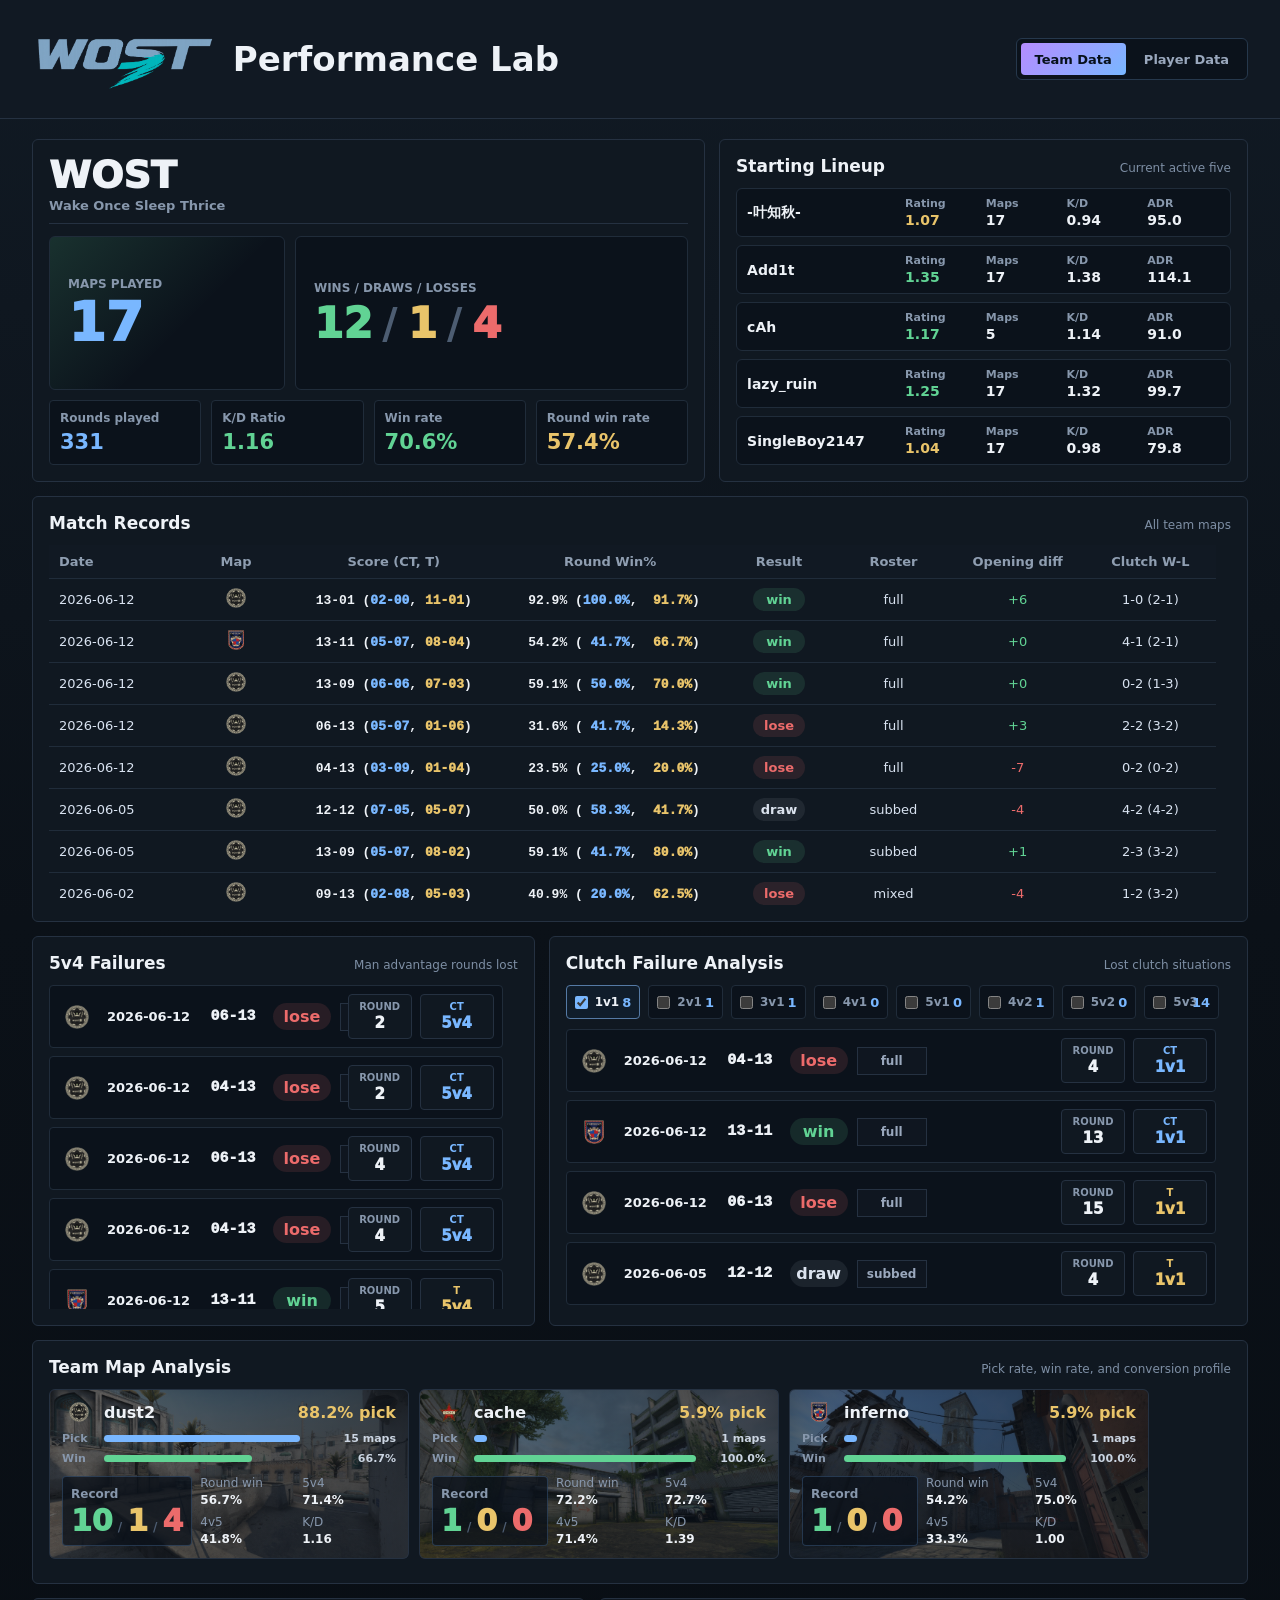
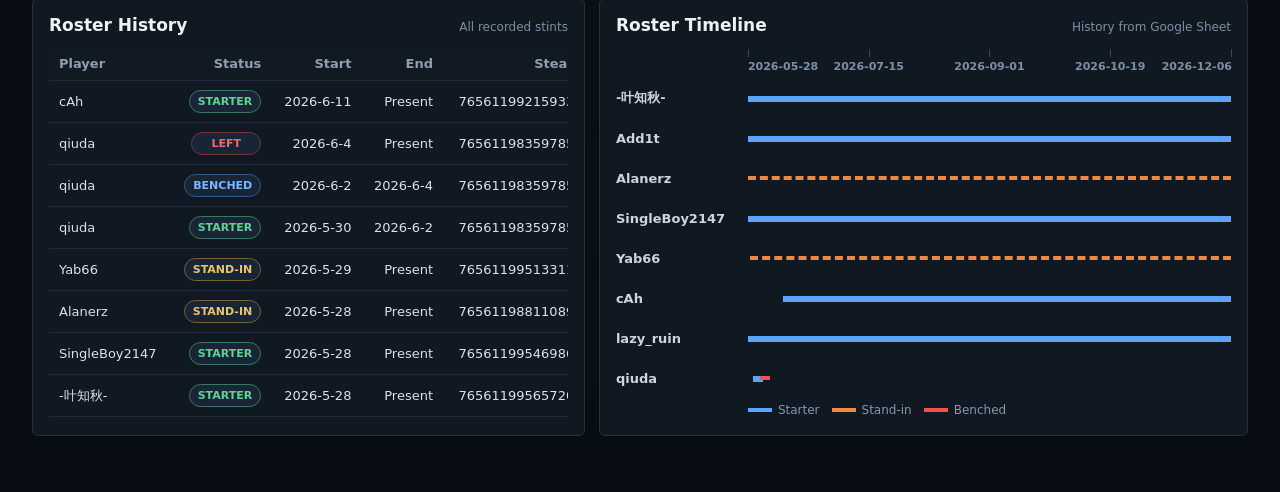
==== web/index.html @ 5ffd9028 "Update CS2 demo data" ====
<!doctype html>
<html lang="en">
  <head>
    <meta charset="utf-8">
    <meta name="viewport" content="width=device-width, initial-scale=1">
    <title>CS2 Player Analytics</title>
    <link rel="stylesheet" href="./styles.css">
  </head>
  <body>
    <header class="topbar">
      <div class="brand-lockup">
        <img src="./assets/teamlogo/WOST.png" alt="WOST">
        <h1>Performance Lab</h1>
      </div>
      <section class="view-tabs">
        <button class="view-tab active" data-view="teamView">Team Data</button>
        <button class="view-tab" data-view="playersView">Player Data</button>
      </section>
    </header>

    <main>
      <div id="playersView" hidden>
      <section class="filters">
        <label>Player <select id="playerFilter"></select></label>
        <label>Quarter <select id="quarterFilter"></select></label>
        <label>Map <select id="mapFilter"></select></label>
        <label>Roster <select id="rosterFilter"></select></label>
        <label>Result <select id="resultFilter"></select></label>
        <label>Start <input id="startDate" type="date"></label>
        <label>End <input id="endDate" type="date"></label>
      </section>

      <section class="hero-grid">
        <div class="player-card" id="playerCard"></div>
        <div class="panel primary-panel">
          <div class="panel-title">
            <h2>Primary Metrics</h2>
            <span>Core player efficiency profile</span>
          </div>
          <div id="sideTabs" class="side-tabs"></div>
          <div id="primaryMetrics" class="primary-metrics"></div>
        </div>
      </section>

      <section class="panel">
        <div class="panel-title">
          <h2>Analysis</h2>
          <span>Role impact by side</span>
        </div>
        <div class="analysis-layout">
          <div id="analysisGroups" class="analysis-groups"></div>
          <div id="analysisRadar" class="analysis-radar"></div>
        </div>
      </section>

      <section class="panel">
        <div class="panel-title">
          <h2>Statistics</h2>
          <span>Career totals and rates</span>
        </div>
        <div id="statisticsGrid" class="statistics-grid"></div>
      </section>

      <section class="panel">
        <div class="panel-title">
          <h2>Roster Overview</h2>
          <span>Team member comparison</span>
        </div>
        <div class="table-wrap">
          <table id="playersTable"></table>
        </div>
      </section>

      <section class="panel">
        <div class="panel-title">
          <h2>Rating Trend</h2>
          <span>Rating movement over time</span>
        </div>
        <canvas id="trendCanvas" width="1200" height="320"></canvas>
      </section>

      <section class="split">
        <div class="panel">
          <div class="panel-title">
            <h2>Map Split</h2>
            <span>Performance by map</span>
          </div>
          <div id="mapsGrid" class="maps-grid"></div>
        </div>

        <div class="panel">
          <div class="panel-title">
            <h2>Related Matches</h2>
            <span>Filtered match log</span>
          </div>
          <div class="table-wrap">
            <table id="matchesTable"></table>
          </div>
        </div>
      </section>
      </div>

      <div id="teamView">
        <section class="team-hero">
          <div class="team-card" id="teamOverview"></div>
          <div class="panel">
            <div class="panel-title">
              <h2>Starting Lineup</h2>
              <span>Current active five</span>
            </div>
            <div id="teamStarters" class="starter-list"></div>
          </div>
        </section>

        <section class="panel">
          <div class="panel-title">
            <h2>Match Records</h2>
            <span>All team maps</span>
          </div>
          <div class="table-wrap team-match-scroll">
            <table id="teamMatchesTable"></table>
          </div>
        </section>

        <section class="failure-grid">
          <div class="panel">
            <div class="panel-title">
              <h2>5v4 Failures</h2>
              <span>Man advantage rounds lost</span>
            </div>
            <div id="fiveVFourFailures" class="failure-list compact"></div>
          </div>

          <div class="panel">
            <div class="panel-title">
              <h2>Clutch Failure Analysis</h2>
              <span>Lost clutch situations</span>
            </div>
            <div id="clutchFailureFilters" class="failure-filters"></div>
            <div id="clutchFailureList" class="failure-list"></div>
          </div>
        </section>

        <section class="panel">
          <div class="panel-title">
            <h2>Team Map Analysis</h2>
            <span>Pick rate, win rate, and conversion profile</span>
          </div>
          <div id="teamMaps" class="team-maps"></div>
        </section>

        <section class="roster-bottom-grid">
          <div class="panel">
            <div class="panel-title">
              <h2>Roster History</h2>
              <span>All recorded stints</span>
            </div>
            <div class="table-wrap roster-history-scroll">
              <table id="rosterHistoryTable"></table>
            </div>
          </div>

          <div class="panel">
            <div class="panel-title">
              <h2>Roster Timeline</h2>
              <span>History from Google Sheet</span>
            </div>
            <div id="rosterTimeline" class="roster-timeline"></div>
          </div>
        </section>
      </div>
    </main>

    <script src="./app.js"></script>
  </body>
</html>
---- web/styles.css ----
:root {
  color-scheme: dark;
  font-family: Inter, ui-sans-serif, system-ui, -apple-system, BlinkMacSystemFont, "Segoe UI", sans-serif;
  background: #0b1118;
  color: #eef2f7;
}

* {
  box-sizing: border-box;
}

body {
  margin: 0;
  min-height: 100vh;
  background: linear-gradient(180deg, #111a24 0%, #0b1118 44%, #080d13 100%);
}

.topbar {
  display: flex;
  align-items: center;
  justify-content: space-between;
  gap: 24px;
  padding: 22px 32px;
  border-bottom: 1px solid #253141;
  background: #111923;
}

h1, h2 {
  margin: 0;
  letter-spacing: 0;
}

h1 {
  font-size: 34px;
  font-weight: 900;
}

.brand-lockup {
  display: flex;
  align-items: center;
  gap: 16px;
}

.brand-lockup img {
  width: auto;
  height: 74px;
  object-fit: contain;
}

button, input, select {
  height: 34px;
  border: 1px solid #344356;
  border-radius: 4px;
  background: #0b121b;
  color: #eef2f7;
  padding: 0 10px;
  font: inherit;
}

button {
  background: #d7e3f4;
  color: #08111b;
  font-weight: 800;
  cursor: pointer;
}

.back-link,
.demo-link {
  display: inline-flex;
  align-items: center;
  min-height: 34px;
  padding: 0 12px;
  color: #07111c;
  background: #d7e3f4;
  border-radius: 4px;
  font-size: 13px;
  font-weight: 850;
  text-decoration: none;
}

main {
  padding: 20px 32px 42px;
}

.view-tabs {
  display: grid;
  grid-template-columns: repeat(2, max-content);
  gap: 4px;
  width: fit-content;
  padding: 4px;
  background: #0b121b;
  border: 1px solid #26384c;
  border-radius: 6px;
}

.view-tab {
  min-width: 86px;
  height: 32px;
  padding: 0 14px;
  border: 0;
  border-radius: 4px;
  background: transparent;
  color: #9aa8bd;
  font-size: 13px;
  font-weight: 850;
  cursor: pointer;
}

.view-tab.active[data-view="playersView"] {
  background: linear-gradient(135deg, #79b7ff, #61d394);
  color: #07111c;
}

.view-tab.active[data-view="teamView"] {
  background: linear-gradient(135deg, #b58cff, #79b7ff);
  color: #07111c;
}

.filters {
  display: flex;
  flex-wrap: wrap;
  gap: 10px;
  align-items: center;
  margin-bottom: 16px;
  padding: 12px;
  background: #101821;
  border: 1px solid #253141;
  border-radius: 6px;
}

label {
  display: inline-flex;
  align-items: center;
  gap: 6px;
  color: #9aa8bd;
  font-size: 13px;
}

.hero-grid {
  display: grid;
  grid-template-columns: minmax(340px, 0.74fr) minmax(560px, 1.35fr);
  gap: 14px;
  margin-bottom: 14px;
}

.player-card, .panel, .rating-tile, .stat-cell, .analysis-card {
  background: #101821;
  border: 1px solid #253141;
  border-radius: 6px;
}

.player-card {
  padding: 20px;
  min-height: 318px;
}

.player-topline {
  display: flex;
  align-items: center;
  justify-content: space-between;
  gap: 14px;
}

.player-name {
  font-size: 34px;
  font-weight: 850;
}

.rating-strip {
  display: grid;
  grid-template-columns: 1.2fr 1fr 1fr;
  gap: 8px;
  margin-top: 14px;
}

.rating-strip div {
  padding: 10px;
  background: #0b121b;
  border: 1px solid #202c3a;
  border-radius: 4px;
}

.rating-strip span,
.rating-strip em {
  display: block;
  color: #8f9eb1;
  font-size: 11px;
  font-style: normal;
}

.rating-strip strong {
  display: block;
  margin: 4px 0;
  font-size: 26px;
}

.rating-good {
  color: #61d394;
}

.rating-okay {
  color: #dbe3ee;
}

.rating-bad {
  color: #ec6b6b;
}

.player-sub {
  margin-top: 8px;
  color: #9aa8bd;
}

.player-sub strong {
  color: #eef2f7;
}

.player-stats {
  display: grid;
  grid-template-columns: repeat(2, minmax(0, 1fr));
  gap: 10px;
  margin-top: 18px;
}

.player-stats span {
  padding: 9px 10px;
  background: #0b121b;
  border: 1px solid #202c3a;
  border-radius: 4px;
  color: #8f9eb1;
}

.player-stats b {
  display: block;
  margin-top: 4px;
  color: #eef2f7;
  font-size: 18px;
}

.ct {
  color: #79b7ff;
}

.t {
  color: #e9c46a;
}

.both {
  color: #dbe3ee;
}

.panel {
  padding: 16px;
  margin-bottom: 14px;
}

.primary-panel {
  margin-bottom: 0;
}

.side-tabs {
  position: relative;
  display: grid;
  grid-template-columns: repeat(3, 1fr);
  gap: 6px;
  padding: 4px;
  margin-bottom: 12px;
  background: #0b121b;
  border: 1px solid #202c3a;
  border-radius: 6px;
}

.side-tab {
  height: 32px;
  background: transparent;
  border: 0;
  color: #8f9eb1;
  border-radius: 4px;
}

.side-tab.active {
  background: #d7e3f4;
  color: #07111c;
}

.side-tab.both.active {
  background: #61d394;
}

.side-tab.ct.active {
  background: #79b7ff;
}

.side-tab.t.active {
  background: #e9c46a;
}

.panel-title {
  display: flex;
  justify-content: space-between;
  align-items: baseline;
  gap: 16px;
  margin-bottom: 12px;
}

.panel-title h2 {
  font-size: 17px;
}

.panel-title span {
  color: #7e8fa5;
  font-size: 12px;
}

.primary-metrics {
  display: grid;
  gap: 10px;
}

.primary-row {
  display: grid;
  grid-template-columns: 130px minmax(220px, 1fr) 86px;
  gap: 14px;
  align-items: center;
  padding: 11px 12px;
  background: #0b121b;
  border: 1px solid #202c3a;
  border-radius: 4px;
}

.primary-head strong {
  display: block;
  font-size: 15px;
}

.primary-head em {
  font-size: 12px;
  font-style: normal;
  font-weight: 800;
}

.range-track {
  position: relative;
  height: 12px;
  background: linear-gradient(90deg, #b94b56 0%, #e9c46a 50%, #5ec484 100%);
  border-radius: 999px;
}

.range-track b {
  position: absolute;
  top: -5px;
  width: 3px;
  height: 22px;
  background: #ffffff;
  border-radius: 2px;
  box-shadow: 0 0 0 2px rgba(0, 0, 0, 0.35);
}

.primary-value {
  text-align: right;
  font-size: 20px;
  font-weight: 850;
}

.analysis-layout {
  display: grid;
  grid-template-columns: minmax(520px, 1fr) minmax(430px, 490px);
  gap: 16px;
  align-items: start;
}

.analysis-groups {
  display: grid;
  grid-template-columns: minmax(0, 1fr);
  gap: 10px;
}

.analysis-card {
  overflow: hidden;
}

.analysis-card.wide {
  grid-column: auto;
}

.analysis-card summary {
  display: grid;
  grid-template-columns: 12px minmax(120px, 1fr) 80px 88px 88px;
  gap: 8px;
  align-items: center;
  min-height: 50px;
  padding: 12px 14px;
  cursor: pointer;
  list-style: none;
}

.analysis-card summary::before {
  content: "";
  width: 0;
  height: 0;
  border-top: 5px solid transparent;
  border-bottom: 5px solid transparent;
  border-left: 7px solid #8f9eb1;
  transition: transform 0.16s ease;
}

.analysis-card[open] summary::before {
  transform: rotate(90deg);
}

.analysis-card summary::-webkit-details-marker {
  display: none;
}

.analysis-card summary strong {
  font-size: 16px;
}

.analysis-card summary span {
  text-align: right;
  font-weight: 850;
}

.score-pill {
  display: inline-flex;
  align-items: baseline;
  justify-content: flex-end;
  gap: 3px;
  white-space: nowrap;
  padding: 4px 6px;
  border-radius: 4px;
  background: transparent;
}

.score-pill.side-score {
  gap: 7px;
}

.analysis-table {
  border-top: 1px solid #253141;
  padding: 6px 0;
}

.analysis-table.two-col {
  display: grid;
  grid-template-columns: 1fr;
  gap: 10px;
}

.analysis-subtable {
  min-width: 0;
}

.analysis-line {
  display: grid;
  grid-template-columns: minmax(140px, 1fr) 72px 72px 72px;
  gap: 8px;
  align-items: center;
  padding: 7px 14px;
  color: #cbd5e2;
}

.analysis-line.head {
  color: #7e8fa5;
  font-size: 12px;
  font-weight: 800;
}

.analysis-line b {
  text-align: right;
}

.analysis-radar {
  min-height: 448px;
  padding: 10px;
  border: 1px solid #202c3a;
  border-radius: 8px;
  background:
    radial-gradient(circle at 50% 45%, rgba(86, 119, 158, 0.12), transparent 58%),
    #0b121b;
}

.radar-header {
  display: flex;
  align-items: center;
  justify-content: flex-end;
  gap: 12px;
  margin-bottom: 6px;
}

.radar-legend {
  display: flex;
  gap: 8px;
}

.radar-toggle {
  display: inline-flex;
  align-items: center;
  justify-content: center;
  gap: 5px;
  min-width: 58px;
  padding: 5px 9px;
  border: 1px solid #263546;
  border-radius: 999px;
  color: #8f9eb1;
  background: #0f1721;
  font-size: 12px;
  font-weight: 850;
  cursor: pointer;
}

.radar-toggle i {
  width: 9px;
  height: 9px;
  border-radius: 999px;
  border: 1px solid currentColor;
}

.radar-toggle.both { color: #61d394; }
.radar-toggle.ct { color: #75a8df; }
.radar-toggle.t { color: #e9c46a; }

.radar-toggle.active i {
  background: currentColor;
}

.radar-toggle:not(.active) {
  color: #66758a;
}

.radar-svg {
  display: block;
  width: min(100%, 400px);
  height: auto;
  margin: 0 auto;
  aspect-ratio: 1;
}

.radar-grid {
  fill: none;
  stroke: rgba(143, 158, 177, 0.2);
  stroke-width: 1;
}

.radar-axis {
  stroke: rgba(143, 158, 177, 0.18);
  stroke-width: 1;
}

.radar-label {
  fill: #cbd5e2;
  font-size: 12px;
  font-weight: 850;
}

.radar-value {
  fill: #7e8fa5;
  font-size: 10px;
  font-weight: 800;
}

.radar-shape-both {
  fill: rgba(97, 211, 148, 0.16);
  stroke: #61d394;
}

.radar-shape-ct {
  fill: rgba(117, 168, 223, 0.12);
  stroke: #75a8df;
}

.radar-shape-t {
  fill: rgba(233, 196, 106, 0.12);
  stroke: #e9c46a;
}

.radar-shape {
  stroke-width: 2.4;
}

.statistics-grid {
  display: grid;
  grid-template-columns: repeat(4, minmax(140px, 1fr));
  gap: 10px;
}

.team-hero {
  display: grid;
  grid-template-columns: minmax(520px, 1.12fr) minmax(420px, 0.88fr);
  gap: 14px;
  margin-bottom: 14px;
  align-items: stretch;
}

.team-roster-grid {
  display: grid;
  grid-template-columns: minmax(420px, 0.86fr) minmax(560px, 1.14fr);
  gap: 14px;
}

.roster-bottom-grid {
  display: grid;
  grid-template-columns: minmax(420px, 0.92fr) minmax(560px, 1.08fr);
  gap: 14px;
  align-items: stretch;
}

.failure-grid {
  display: grid;
  grid-template-columns: minmax(460px, 0.92fr) minmax(620px, 1.28fr);
  gap: 14px;
}

.roster-bottom-grid .panel {
  display: flex;
  flex-direction: column;
  min-height: 0;
}

.roster-history-scroll {
  flex: 1;
  min-height: 0;
}

.roster-history-scroll {
  overflow-y: auto;
  scrollbar-gutter: stable;
}

#rosterHistoryTable {
  min-width: 560px;
}

.team-card,
.team-map-card,
.starter-card {
  background: #101821;
  border: 1px solid #253141;
  border-radius: 6px;
}

.team-hero > .panel {
  min-height: 328px;
  margin-bottom: 0;
}

.team-card {
  display: flex;
  flex-direction: column;
  padding: 16px;
  min-height: 328px;
}

.team-brand {
  margin-bottom: 12px;
  padding-bottom: 10px;
  border-bottom: 1px solid #253141;
}

.team-brand strong {
  color: #eef2f7;
  font-size: 38px;
  line-height: 1;
  font-weight: 950;
}

.team-brand span {
  display: block;
  margin-top: 4px;
  color: #8797ac;
  font-size: 13px;
  font-weight: 850;
}

.team-showcase {
  display: grid;
  grid-template-columns: minmax(170px, 0.75fr) minmax(230px, 1.25fr);
  gap: 10px;
  flex: 1;
  min-height: 0;
}

.team-showcase-main,
.team-showcase-record {
  background: #0b121b;
  border: 1px solid #202c3a;
  border-radius: 6px;
}

.team-showcase-main {
  display: flex;
  flex-direction: column;
  justify-content: center;
  padding: 18px;
  background:
    linear-gradient(135deg, rgba(97, 211, 148, 0.16), transparent 58%),
    #0b121b;
}

.team-showcase-main span,
.team-showcase-record span {
  color: #8797ac;
  font-size: 12px;
  font-weight: 850;
  text-transform: uppercase;
}

.team-showcase-main strong {
  display: block;
  margin-top: 6px;
  font-size: 54px;
  line-height: 0.95;
  font-weight: 950;
}

.team-showcase-record {
  display: flex;
  flex-direction: column;
  justify-content: center;
  padding: 18px;
}

.team-showcase-record b {
  display: flex;
  align-items: baseline;
  gap: 10px;
  margin-top: 8px;
  font-size: 42px;
  line-height: 1;
}

.team-showcase-record i {
  font-style: normal;
  font-weight: 950;
}

.team-showcase-record em {
  color: #4d5d72;
  font-style: normal;
  font-weight: 850;
}

.record-win { color: #61d394; }
.record-draw { color: #e9c46a; }
.record-loss { color: #ec6b6b; }
.metric-neutral { color: #79b7ff !important; }
.metric-good { color: #61d394 !important; }
.metric-okay { color: #e9c46a !important; }
.metric-bad { color: #ec6b6b !important; }

.team-kpi-grid {
  display: grid;
  grid-template-columns: repeat(4, minmax(0, 1fr));
  gap: 10px;
  margin-top: 10px;
}

.team-kpi-grid span {
  min-height: 62px;
  padding: 10px;
  background: #0b121b;
  border: 1px solid #202c3a;
  border-radius: 4px;
  color: #8797ac;
  font-size: 12px;
  font-weight: 800;
}

.team-kpi-grid b {
  display: block;
  margin-top: 5px;
  color: #eef2f7;
  font-size: 21px;
  font-weight: 900;
}

.team-maps {
  display: grid;
  grid-auto-flow: column;
  grid-auto-columns: minmax(300px, 360px);
  gap: 10px;
  overflow-x: auto;
  padding-bottom: 8px;
  scrollbar-gutter: stable;
}

.team-map-card {
  position: relative;
  overflow: hidden;
  padding: 12px;
  background:
    linear-gradient(135deg, rgba(11, 18, 27, 0.54), rgba(11, 18, 27, 0.74) 62%),
    var(--map-bg);
  background-position: center;
  background-size: cover;
}

.failure-filters {
  display: grid;
  grid-template-columns: repeat(auto-fit, minmax(64px, 1fr));
  gap: 8px;
  width: calc(100% - 12px);
  margin-bottom: 10px;
}

.failure-check {
  display: grid;
  grid-template-columns: 14px minmax(0, 1fr) auto;
  gap: 6px;
  align-items: center;
  height: 34px;
  padding: 0 8px;
  color: #8797ac;
  background: #0b121b;
  border: 1px solid #202c3a;
  border-radius: 4px;
  font-size: 12px;
  font-weight: 850;
}

.failure-check input {
  width: 13px;
  height: 13px;
  margin: 0;
  accent-color: #79b7ff;
}

.failure-check.active {
  color: #eef2f7;
  border-color: #557aa5;
  background: #101d2b;
}

.failure-check b {
  color: #79b7ff;
  font-size: 13px;
}

.failure-list {
  display: grid;
  gap: 8px;
  max-height: 280px;
  overflow-y: auto;
  scrollbar-gutter: stable;
}

.failure-list.compact {
  max-height: 324px;
}

.failure-row {
  display: grid;
  grid-template-columns: minmax(0, 1fr) 64px 74px;
  gap: 8px;
  align-items: center;
  min-height: 58px;
  padding: 8px;
  background: #0b121b;
  border: 1px solid #202c3a;
  border-radius: 4px;
}

.failure-main {
  display: grid;
  grid-template-columns: 40px 86px 62px 58px 70px;
  gap: 9px;
  align-items: center;
  min-width: 0;
}

.failure-main .map-icon-img {
  width: 38px;
  height: 24px;
}

.failure-main strong {
  display: block;
  overflow: hidden;
  color: #eef2f7;
  font-size: 13px;
  font-weight: 850;
  text-overflow: ellipsis;
  white-space: nowrap;
}

.failure-score,
.failure-roster {
  display: inline-flex;
  align-items: center;
  justify-content: center;
  min-height: 28px;
}

.failure-score {
  color: #eef2f7;
  font-size: 15px;
  font-weight: 950;
}

.failure-roster {
  color: #9aa8bd;
  background: rgba(16, 24, 33, 0.82);
  border: 1px solid #253141;
  font-size: 12px;
  font-weight: 850;
}

.failure-main .result-pill {
  width: 58px;
  min-width: 58px;
}

.failure-meta,
.failure-state {
  min-height: 42px;
  padding: 6px 7px;
  background: #101821;
  border: 1px solid #253141;
  border-radius: 4px;
  text-align: center;
}

.failure-meta span,
.failure-state span {
  display: block;
  color: #8797ac;
  font-size: 10px;
  font-weight: 850;
  text-transform: uppercase;
}

.failure-meta b,
.failure-state b {
  display: block;
  margin-top: 2px;
  color: #eef2f7;
  font-size: 15px;
  font-weight: 950;
}

.failure-state.ct b,
.failure-state.ct span {
  color: #79b7ff;
}

.failure-state.t b,
.failure-state.t span {
  color: #e9c46a;
}

.failure-alive {
  grid-column: 1 / -1;
  padding: 7px 9px;
  color: #8797ac;
  background: rgba(16, 24, 33, 0.72);
  border: 1px solid #253141;
  border-radius: 4px;
  font-size: 12px;
  font-weight: 800;
}

.failure-alive b {
  margin-left: 6px;
  color: #eef2f7;
}

.failure-alive a {
  display: inline-flex;
  align-items: center;
  margin: 0 5px 4px 0;
  padding: 2px 7px;
  color: #79b7ff;
  background: rgba(121, 183, 255, 0.09);
  border: 1px solid rgba(121, 183, 255, 0.22);
  border-radius: 999px;
  text-decoration: none;
  font-weight: 900;
}

.failure-alive a:hover {
  color: #07111c;
  background: #79b7ff;
}

.team-map-head,
.team-map-data {
  position: relative;
  z-index: 1;
}

.team-map-head {
  display: flex;
  align-items: center;
  justify-content: space-between;
  gap: 10px;
  margin-bottom: 10px;
}

.team-map-head strong {
  color: #e9c46a;
  white-space: nowrap;
}

.team-map-head div {
  display: inline-flex;
  align-items: center;
  gap: 8px;
  min-width: 0;
  color: #eef2f7;
  font-weight: 850;
}

.team-map-data {
  display: grid;
  grid-template-columns: 1.15fr repeat(2, minmax(0, 1fr));
  gap: 8px;
}

.team-map-data span {
  color: #8797ac;
  font-size: 12px;
}

.team-map-data b {
  display: block;
  margin-top: 3px;
  color: #eef2f7;
}

.team-map-record {
  grid-row: span 2;
  display: flex;
  flex-direction: column;
  justify-content: center;
  min-height: 68px;
  padding: 8px;
  background: rgba(11, 18, 27, 0.76);
  border: 1px solid rgba(121, 183, 255, 0.22);
  border-radius: 4px;
  font-weight: 850;
}

.record-inline {
  display: flex;
  align-items: baseline;
  gap: 5px;
  margin-top: 5px;
  color: #eef2f7;
  white-space: nowrap;
}

.record-inline b {
  display: inline;
  margin: 0;
  font-size: 30px;
  line-height: 1;
  font-weight: 950;
}

.team-map-record .record-win { color: #61d394; }
.team-map-record .record-draw { color: #e9c46a; }
.team-map-record .record-loss { color: #ec6b6b; }

.record-inline em {
  color: #4d5d72;
  font-style: normal;
  font-weight: 900;
}

.starter-list {
  display: grid;
  grid-template-rows: repeat(5, minmax(0, 1fr));
  gap: 8px;
  min-height: 246px;
}

.starter-card {
  display: grid;
  grid-template-columns: minmax(150px, 1fr) repeat(4, minmax(58px, 0.52fr));
  gap: 8px;
  align-items: center;
  min-height: 0;
  padding: 8px 10px;
  background: #0b121b;
  border-color: #202c3a;
}

.starter-card strong {
  display: block;
  overflow: hidden;
  font-size: 14px;
  text-overflow: ellipsis;
  white-space: nowrap;
}

.starter-card > span:not(.status-badge) {
  color: #8797ac;
  font-size: 11px;
  font-weight: 800;
  white-space: nowrap;
}

.starter-card > span:not(.status-badge) b {
  display: block;
  margin-top: 2px;
  color: #eef2f7;
  font-size: 14px;
  font-weight: 900;
}

.starter-card .starter-rating-metric b.rating-good {
  color: #61d394 !important;
}

.starter-card .starter-rating-metric b.rating-okay {
  color: #e9c46a !important;
}

.starter-card .starter-rating-metric b.rating-bad {
  color: #ec6b6b !important;
}

.roster-timeline {
  display: grid;
  gap: 10px;
  padding: 2px 0;
  overflow: visible;
  align-content: start;
}

.timeline-axis,
.timeline-row {
  display: grid;
  grid-template-columns: 120px minmax(0, 1fr);
  gap: 12px;
  align-items: center;
}

.timeline-axis {
  color: #7e8fa5;
  font-size: 12px;
}

.timeline-ticks {
  position: relative;
  height: 24px;
}

.timeline-ticks i {
  position: absolute;
  top: 0;
  width: 1px;
  height: 8px;
  background: #3a4758;
  font-style: normal;
}

.timeline-ticks b {
  position: absolute;
  top: 11px;
  color: #7e8fa5;
  font-size: 11px;
  font-weight: 800;
  white-space: nowrap;
  transform: translateX(-50%);
}

.timeline-ticks i:first-child b {
  transform: translateX(0);
}

.timeline-ticks i:last-child b {
  right: 0;
  transform: translateX(0);
}

.timeline-row strong {
  overflow: hidden;
  color: #cbd5e2;
  font-size: 13px;
  text-overflow: ellipsis;
  white-space: nowrap;
}

.timeline-track {
  position: relative;
  height: 30px;
  overflow: visible;
  background: transparent;
  border: 0;
  border-radius: 0;
}

.timeline-segment {
  position: absolute;
  top: 13px;
  height: 0;
  background: transparent;
  border-top: 6px solid currentColor;
  border-radius: 0;
}

.timeline-legend {
  display: flex;
  flex-wrap: wrap;
  gap: 12px;
  padding-left: 132px;
  color: #8797ac;
  font-size: 12px;
}

.timeline-legend span {
  display: inline-flex;
  align-items: center;
  gap: 6px;
}

.timeline-legend i {
  width: 24px;
  height: 0;
  background: transparent;
  border-top: 4px solid currentColor;
  border-radius: 0;
}

.status-line-starter {
  color: #58a6ff;
  border-top-style: solid;
  border-top-width: 6px;
}

.status-line-stand-in {
  color: #f0883e;
  border-top-style: dashed;
  border-top-width: 4px;
}

.status-line-benched {
  color: #f85149;
  border-top-style: dashed;
  border-top-width: 4px;
}

.timeline-segment.status-line-starter,
.timeline-segment.status-line-stand-in,
.timeline-segment.status-line-benched {
  background: transparent;
}

.map-rate-bars {
  display: grid;
  gap: 7px;
  margin: 0 0 11px;
}

.map-rate-bars span {
  display: grid;
  grid-template-columns: 34px minmax(0, 1fr) 62px;
  gap: 8px;
  align-items: center;
  color: #8797ac;
  font-size: 11px;
}

.map-rate-bars em {
  font-style: normal;
  font-weight: 850;
}

.map-rate-bars i {
  height: 7px;
  min-width: 2px;
  border-radius: 999px;
  background: #79b7ff;
}

.map-rate-bars .win-bar {
  background: #61d394;
}

.map-rate-bars b {
  color: #cbd5e2;
  font-size: 11px;
  text-align: right;
}

.empty-state {
  padding: 14px;
  color: #8797ac;
  background: #0b121b;
  border: 1px solid #202c3a;
  border-radius: 4px;
}

.grade-elite {
  color: #b58cff;
}

.grade-good {
  color: #61d394;
}

.grade-okay {
  color: #e9c46a;
}

.grade-below-avg {
  color: #f19b59;
}

.grade-poor {
  color: #ec6b6b;
}

.score-pill {
  color: #cbd5e2;
}

.score-pill b {
  font-size: 18px;
}

.score-pill strong {
  font-size: 12px;
  font-weight: 900;
}

.score-pill em {
  color: #7e8fa5;
  font-style: normal;
}

.score-elite { color: #b58cff; }
.score-good { color: #61d394; }
.score-okay { color: #e9c46a; }
.score-low { color: #f19b59; }
.score-bad { color: #ec6b6b; }

.score-pill.ct,
.score-pill.ct b,
.score-pill.ct strong,
.score-pill.ct em {
  color: #79b7ff;
}

.score-pill.t,
.score-pill.t b,
.score-pill.t strong,
.score-pill.t em {
  color: #e9c46a;
}

.score-pill.side-score b,
.score-pill.side-score strong,
.score-pill.side-score em {
  font-size: 13px;
  font-weight: 850;
}

.status-badge {
  display: inline-flex;
  align-items: center;
  justify-content: center;
  min-width: 70px;
  padding: 4px 8px;
  border-radius: 999px;
  font-size: 11px;
  font-weight: 850;
  text-transform: uppercase;
  background: #182536;
  border: 1px solid #2b3a4d;
}

.status-starter {
  color: #61d394;
  border-color: #3a795d;
}

.status-stand-in {
  color: #e9c46a;
  border-color: #756331;
}

.status-benched {
  color: #79b7ff;
  border-color: #315a86;
}

.status-left {
  color: #ec6b6b;
  border-color: #75353b;
}

.stat-cell {
  padding: 12px;
}

.stat-cell span {
  display: block;
  color: #8797ac;
  font-size: 12px;
}

.stat-cell strong {
  display: block;
  margin-top: 6px;
  font-size: 22px;
}

.split {
  display: grid;
  grid-template-columns: minmax(340px, 0.72fr) minmax(560px, 1.28fr);
  gap: 14px;
}

.maps-grid {
  display: grid;
  gap: 10px;
}

.map-card {
  display: grid;
  grid-template-columns: 118px minmax(0, 1fr);
  grid-template-rows: auto auto;
  gap: 8px 14px;
  min-height: 104px;
  padding: 10px;
  background: #0b121b;
  border: 1px solid #202c3a;
  border-radius: 6px;
}

.map-art {
  grid-row: 1 / 3;
  position: relative;
  overflow: hidden;
  border-radius: 6px;
  background-image:
    linear-gradient(180deg, rgba(7, 17, 28, 0.1), rgba(7, 17, 28, 0.38)),
    var(--map-bg);
  background-position: center;
  background-size: cover;
  min-height: 84px;
}

.map-art span {
  position: absolute;
  left: 8px;
  bottom: 6px;
  color: #eef2f7;
  font-size: 12px;
  font-weight: 900;
  text-shadow: 0 1px 5px rgba(0, 0, 0, 0.75);
}

.map-main {
  display: grid;
  grid-template-columns: minmax(0, 1fr) auto;
  gap: 12px;
  align-items: start;
}

.map-title strong {
  display: block;
  font-size: 18px;
}

.map-title span {
  display: block;
  margin-top: 4px;
  color: #8f9eb1;
  font-size: 12px;
}

.map-primary {
  display: flex;
  gap: 8px;
  align-items: stretch;
}

.map-primary span {
  min-width: 72px;
  padding: 7px 7px;
  background: #111b26;
  border: 1px solid #202c3a;
  border-radius: 5px;
  color: #8f9eb1;
  font-size: 11px;
  text-align: left;
}

.map-primary b {
  display: block;
  margin-top: 2px;
  color: #eef2f7;
  font-size: 22px;
}

.map-primary b.rating-good,
.map-primary b.score-good {
  color: #61d394;
}

.map-primary b.rating-okay,
.map-primary b.score-okay {
  color: #e9c46a;
}

.map-primary b.rating-bad,
.map-primary b.score-bad,
.map-primary b.score-low {
  color: #ec6b6b;
}

.map-primary b.score-elite {
  color: #b58cff;
}

.map-kpis {
  display: flex;
  gap: 14px;
  align-items: center;
  padding-top: 2px;
}

.map-kpis span {
  color: #8f9eb1;
  font-size: 12px;
}

.map-kpis b {
  margin-left: 4px;
  color: #eef2f7;
  font-size: 14px;
}

.table-wrap {
  overflow: auto;
}

.team-match-scroll {
  max-height: 360px;
  overflow-y: auto;
  scrollbar-gutter: stable;
}

.team-match-scroll table {
  min-width: 940px;
  table-layout: fixed;
}

#teamMatchesTable th,
#teamMatchesTable td {
  text-align: center;
}

#teamMatchesTable th:nth-child(1),
#teamMatchesTable td:nth-child(1) {
  width: 96px;
  text-align: left;
}

#teamMatchesTable th:nth-child(2),
#teamMatchesTable td:nth-child(2) {
  width: 76px;
}

#teamMatchesTable th:nth-child(3),
#teamMatchesTable td:nth-child(3) {
  width: 150px;
}

#teamMatchesTable th:nth-child(4),
#teamMatchesTable td:nth-child(4) {
  width: 160px;
}

#teamMatchesTable th:nth-child(5),
#teamMatchesTable td:nth-child(5),
#teamMatchesTable th:nth-child(6),
#teamMatchesTable td:nth-child(6) {
  width: 82px;
}

#teamMatchesTable th:nth-child(7),
#teamMatchesTable td:nth-child(7) {
  width: 96px;
}

#teamMatchesTable th:nth-child(8),
#teamMatchesTable td:nth-child(8) {
  width: 94px;
}

.score-split {
  color: #eef2f7;
  font-weight: 850;
  white-space: pre;
}

.score-split span {
  color: #eef2f7;
  font-weight: 850;
  white-space: pre;
}

.score-split b {
  font-weight: 950;
}

.mono-stat {
  font-variant-numeric: tabular-nums;
  font-family: "SFMono-Regular", Consolas, "Liberation Mono", Menlo, monospace;
}

#matchesTable {
  min-width: 860px;
}

#matchesTable tbody {
  display: block;
  max-height: 420px;
  overflow-y: auto;
  scrollbar-gutter: stable;
}

#matchesTable thead,
#matchesTable tbody tr {
  display: table;
  width: 100%;
  table-layout: fixed;
}

#matchesTable thead {
  width: calc(100% - 12px);
}

#matchesTable th,
#matchesTable td {
  box-sizing: border-box;
  text-align: center;
}

#matchesTable th:nth-child(1),
#matchesTable td:nth-child(1) {
  width: 92px;
  text-align: left;
}

#matchesTable th:nth-child(2),
#matchesTable td:nth-child(2) {
  width: 70px;
  text-align: center;
}

#matchesTable th:nth-child(3),
#matchesTable td:nth-child(3) {
  width: 76px;
}

#matchesTable th:nth-child(4),
#matchesTable td:nth-child(4) {
  width: 92px;
}

#matchesTable th:nth-child(5),
#matchesTable td:nth-child(5) {
  width: 96px;
}

#matchesTable th:nth-child(6),
#matchesTable td:nth-child(6),
#matchesTable th:nth-child(7),
#matchesTable td:nth-child(7),
#matchesTable th:nth-child(8),
#matchesTable td:nth-child(8) {
  width: 58px;
}

#matchesTable th:nth-child(9),
#matchesTable td:nth-child(9),
#matchesTable th:nth-child(10),
#matchesTable td:nth-child(10),
#matchesTable th:nth-child(11),
#matchesTable td:nth-child(11) {
  width: 74px;
}

table {
  width: 100%;
  min-width: 760px;
  border-collapse: collapse;
  font-size: 13px;
}

th, td {
  padding: 9px 10px;
  border-bottom: 1px solid #202c3a;
  text-align: right;
  white-space: nowrap;
}

th:first-child, td:first-child {
  text-align: left;
}

th {
  position: sticky;
  top: 0;
  background: #111923;
  color: #8f9eb1;
  font-weight: 800;
}

.th-note {
  display: inline;
  margin-left: 3px;
  color: #65758a;
  font-size: 10px;
  font-weight: 850;
}

td {
  color: #d8e2f0;
}

tbody tr:hover {
  background: #142131;
}

.clickable-row {
  cursor: pointer;
}

.map-cell {
  display: inline-flex;
  align-items: center;
  gap: 8px;
}

.map-badge {
  display: inline-flex;
  align-items: center;
  gap: 7px;
  min-width: 0;
}

.map-icon-img {
  width: 34px;
  height: 20px;
  object-fit: contain;
  background: transparent;
  border-radius: 0;
  flex: 0 0 auto;
}

.map-icon {
  display: inline-flex;
  align-items: center;
  justify-content: center;
  width: 26px;
  height: 18px;
  border-radius: 4px;
  color: #07111c;
  background: #d7e3f4;
  font-size: 9px;
  font-style: normal;
  font-weight: 900;
}

.map-dust2 { background: #d6b46f; }
.map-inferno { background: #dd745a; }
.map-mirage { background: #e1c37b; }
.map-nuke { background: #75a8df; }
.map-ancient { background: #7fc28a; }
.map-anubis { background: #c99660; }
.map-vertigo { background: #9fb3c8; }
.map-overpass { background: #8ea0d8; }
.map-cache { background: #86b979; }
.map-train { background: #9ca7b4; }

.result-pill {
  display: inline-flex;
  min-width: 52px;
  justify-content: center;
  padding: 4px 8px;
  border-radius: 999px;
  font-weight: 850;
}

.result-win {
  color: #61d394;
  background: rgba(97, 211, 148, 0.12);
}

.result-loss {
  color: #ec6b6b;
  background: rgba(236, 107, 107, 0.12);
}

.result-neutral {
  color: #dbe3ee;
  background: rgba(219, 227, 238, 0.08);
}

.rating-value {
  font-weight: 900;
}

canvas {
  display: block;
  width: 100%;
  height: 320px;
}

.match-hero {
  position: relative;
  display: flex;
  align-items: flex-end;
  justify-content: space-between;
  gap: 18px;
  min-height: 220px;
  margin-bottom: 14px;
  padding: 22px;
  overflow: hidden;
  background:
    linear-gradient(90deg, rgba(8, 13, 19, 0.88), rgba(8, 13, 19, 0.42)),
    var(--map-bg);
  background-position: center;
  background-size: cover;
  border: 1px solid #253141;
  border-radius: 6px;
}

.match-kicker {
  color: #9aa8bd;
  font-size: 13px;
  font-weight: 850;
  text-transform: uppercase;
}

.match-hero h2 {
  margin-top: 6px;
  font-size: 48px;
  font-weight: 950;
}

.match-hero > div:first-child {
  position: relative;
  z-index: 2;
}

.match-score {
  margin-top: 8px;
  color: #eef2f7;
  font-size: 24px;
  font-weight: 950;
}

.match-actions {
  display: flex;
  align-items: center;
  gap: 10px;
  position: relative;
  z-index: 2;
}

.match-actions .result-pill {
  align-items: center;
  justify-content: center;
  min-height: 34px;
  min-width: 76px;
  line-height: 1;
}

.match-actions .result-win {
  color: #61d394;
  background: #153326;
}

.match-actions .result-loss {
  color: #ec6b6b;
  background: #3a1d24;
}

.match-actions .result-neutral {
  color: #dbe3ee;
  background: #222a34;
}

.demo-link {
  color: #07111c;
  background: linear-gradient(135deg, #61d394 0%, #79b7ff 48%, #b58cff 100%);
  border: 1px solid rgba(255, 255, 255, 0.32);
  box-shadow: 0 12px 28px rgba(121, 183, 255, 0.24), 0 0 0 1px rgba(181, 140, 255, 0.16) inset;
}

.match-map-icon {
  position: absolute;
  left: 50%;
  top: 50%;
  width: 156px;
  height: 96px;
  object-fit: contain;
  transform: translate(-50%, -50%);
  opacity: 0.92;
  filter: drop-shadow(0 18px 28px rgba(0, 0, 0, 0.42));
  z-index: 1;
}

.mini-side-tabs {
  display: grid;
  grid-template-columns: repeat(3, 56px);
  gap: 5px;
  padding: 3px;
  background: #0b121b;
  border: 1px solid #202c3a;
  border-radius: 6px;
}

.match-detail-grid {
  display: grid;
  grid-template-columns: minmax(460px, 0.92fr) minmax(620px, 1.28fr);
  gap: 14px;
}

.failure-list.detail {
  max-height: 420px;
}

.round-list {
  display: grid;
  gap: 8px;
  max-height: 640px;
  overflow-y: auto;
  scrollbar-gutter: stable;
}

.round-row {
  display: grid;
  grid-template-columns: 74px 82px 128px 220px minmax(260px, 1fr) minmax(170px, 0.48fr);
  gap: 10px;
  align-items: center;
  min-height: 68px;
  padding: 9px;
  background: #0b121b;
  border: 1px solid #202c3a;
  border-left-width: 4px;
  border-radius: 5px;
}

.round-row:has(.round-alive) {
  grid-template-columns: 74px 82px 128px 220px minmax(120px, 0.42fr) minmax(320px, 1fr);
}

.round-row.round-win {
  border-left-color: #61d394;
}

.round-row.round-loss {
  border-left-color: #ec6b6b;
}

.round-row.round-unknown {
  border-left-color: #8797ac;
}

.round-no,
.round-buy-cell,
.round-utility-cell,
.round-result {
  display: flex;
  flex-direction: column;
  justify-content: center;
  min-height: 48px;
  padding: 7px 8px;
  background: #101821;
  border: 1px solid #253141;
  border-radius: 4px;
  text-align: center;
}

.round-no span,
.round-buy-cell span,
.round-utility-cell span,
.round-alive > span {
  display: block;
  color: #8797ac;
  font-size: 10px;
  font-weight: 850;
  text-transform: uppercase;
}

.round-no b,
.round-buy-cell b,
.round-result b {
  display: block;
  color: #eef2f7;
  font-size: 17px;
  font-weight: 950;
}

.round-buy-cell b {
  color: #cbd5e2;
  font-size: 13px;
  line-height: 1.15;
  white-space: normal;
}

.round-utility {
  display: inline-flex;
  align-items: center;
  justify-content: center;
  gap: 8px;
  min-width: 0;
  margin-top: 0;
}

.round-utility em {
  color: #607086;
  font-size: 11px;
  font-style: normal;
  font-weight: 900;
}

.utility-count {
  display: inline-flex;
  align-items: center;
  gap: 2px;
  min-width: 0;
  color: #9aa8bd;
  font-size: 12px;
  font-weight: 950;
}

.utility-count img {
  width: 30px;
  height: 23px;
  object-fit: contain;
  filter: drop-shadow(0 1px 2px rgba(0, 0, 0, 0.35));
}

.utility-count.utility-fire img {
  width: 38px;
  height: 29px;
}

.round-no.ct b {
  color: #79b7ff;
}

.round-no.t b {
  color: #e9c46a;
}

.round-win .round-result b {
  color: #61d394;
}

.round-loss .round-result b {
  color: #ec6b6b;
}

.round-unknown .round-result b {
  color: #8797ac;
}

.round-tags {
  display: flex;
  flex-wrap: wrap;
  gap: 7px;
  min-width: 0;
}

.round-alive-slot {
  display: flex;
  justify-content: flex-end;
  min-width: 0;
  padding-right: 8px;
}

.round-tag {
  display: inline-flex;
  align-items: center;
  min-height: 28px;
  padding: 4px 9px;
  border: 1px solid #2a394b;
  border-radius: 999px;
  color: #dbe3ee;
  background: #101821;
  font-size: 12px;
  font-weight: 900;
}

.round-tag.danger {
  color: #ff9a9a;
  background: rgba(236, 107, 107, 0.13);
  border-color: rgba(236, 107, 107, 0.34);
}

.round-tag.warning {
  color: #f1d17c;
  background: rgba(233, 196, 106, 0.13);
  border-color: rgba(233, 196, 106, 0.34);
}

.round-tag.success {
  color: #85e3ad;
  background: rgba(97, 211, 148, 0.13);
  border-color: rgba(97, 211, 148, 0.34);
}

.round-tag.perfect {
  color: #d8c2ff;
  background: linear-gradient(135deg, rgba(92, 54, 160, 0.28), rgba(159, 122, 234, 0.15));
  border-color: rgba(199, 168, 255, 0.46);
  box-shadow: 0 0 0 1px rgba(216, 194, 255, 0.08) inset, 0 8px 22px rgba(119, 79, 207, 0.16);
}

.round-tag.highlight {
  color: #8fc8ff;
  background: rgba(121, 183, 255, 0.13);
  border-color: rgba(121, 183, 255, 0.36);
}

.round-tag.ace {
  color: #d5b5ff;
  background: rgba(181, 140, 255, 0.14);
  border-color: rgba(181, 140, 255, 0.38);
}

.round-tag.neutral {
  color: #8797ac;
  background: rgba(219, 227, 238, 0.06);
}

.round-alive {
  display: flex;
  align-items: center;
  flex-wrap: wrap;
  justify-content: flex-start;
  gap: 4px;
  min-height: 42px;
  width: fit-content;
  max-width: calc(100% - 8px);
  padding: 7px 9px;
  background: rgba(16, 24, 33, 0.72);
  border: 1px solid #253141;
  border-radius: 4px;
  color: #8797ac;
  font-size: 12px;
  font-weight: 800;
}

.round-alive b {
  display: inline-flex;
  align-items: center;
  flex-wrap: wrap;
  margin-left: 5px;
  color: #eef2f7;
}

.round-alive a {
  display: inline-flex;
  align-items: center;
  margin-left: 4px;
  padding: 2px 7px;
  color: #79b7ff;
  background: rgba(121, 183, 255, 0.09);
  border: 1px solid rgba(121, 183, 255, 0.22);
  border-radius: 999px;
  text-decoration: none;
  font-weight: 900;
}

.pug-teammate-name {
  display: inline-flex;
  align-items: center;
  margin-left: 4px;
  padding: 2px 7px;
  color: #cbd5e2;
  background: rgba(219, 227, 238, 0.07);
  border: 1px solid rgba(219, 227, 238, 0.18);
  border-radius: 999px;
  font-weight: 900;
}

.muted-cell {
  color: #8797ac;
  font-size: 12px;
}

.util-fire-dmg {
  color: #ff7a45;
}

.util-he-dmg {
  color: #f2d06b;
}

#matchPlayersTable {
  min-width: 1040px;
  table-layout: fixed;
}

#matchPlayersTable th,
#matchPlayersTable td {
  overflow: hidden;
  text-overflow: ellipsis;
}

#matchPlayersTable th:nth-child(1),
#matchPlayersTable td:nth-child(1) {
  width: 150px;
}

#matchPlayersTable th:nth-child(2),
#matchPlayersTable td:nth-child(2),
#matchPlayersTable th:nth-child(3),
#matchPlayersTable td:nth-child(3),
#matchPlayersTable th:nth-child(4),
#matchPlayersTable td:nth-child(4) {
  width: 78px;
}

#matchPlayersTable th:nth-child(5),
#matchPlayersTable td:nth-child(5) {
  width: 92px;
}

#matchPlayersTable th:nth-child(6),
#matchPlayersTable td:nth-child(6) {
  width: 112px;
}

#matchPlayersTable th:nth-child(7),
#matchPlayersTable td:nth-child(7) {
  width: 98px;
}

#matchPlayersTable th:nth-child(8),
#matchPlayersTable td:nth-child(8) {
  width: 88px;
}

#matchPlayersTable th:nth-child(9),
#matchPlayersTable td:nth-child(9),
#matchPlayersTable th:nth-child(10),
#matchPlayersTable td:nth-child(10) {
  width: 112px;
}

@media (max-width: 980px) {
  .hero-grid, .split, .team-hero, .team-roster-grid, .roster-bottom-grid, .failure-grid, .match-detail-grid {
    grid-template-columns: 1fr;
  }

  .analysis-layout,
  .analysis-table.two-col {
    grid-template-columns: 1fr;
  }

  .primary-row {
    grid-template-columns: 1fr;
  }

  .primary-value {
    text-align: left;
  }

  .statistics-grid {
    grid-template-columns: repeat(2, minmax(0, 1fr));
  }

  .team-showcase,
  .team-kpi-grid,
  .team-map-data,
  .starter-card {
    grid-template-columns: 1fr 1fr;
  }

  .failure-filters {
    grid-template-columns: repeat(4, minmax(64px, 1fr));
  }

  .round-row {
    grid-template-columns: 72px 76px minmax(96px, 0.8fr) minmax(172px, 1fr);
  }

  .round-tags {
    grid-column: 1 / -1;
  }

  .round-alive-slot {
    grid-column: auto;
  }

  .timeline-axis,
  .timeline-row {
    grid-template-columns: 96px minmax(0, 1fr);
  }

  .timeline-legend {
    padding-left: 108px;
  }
}
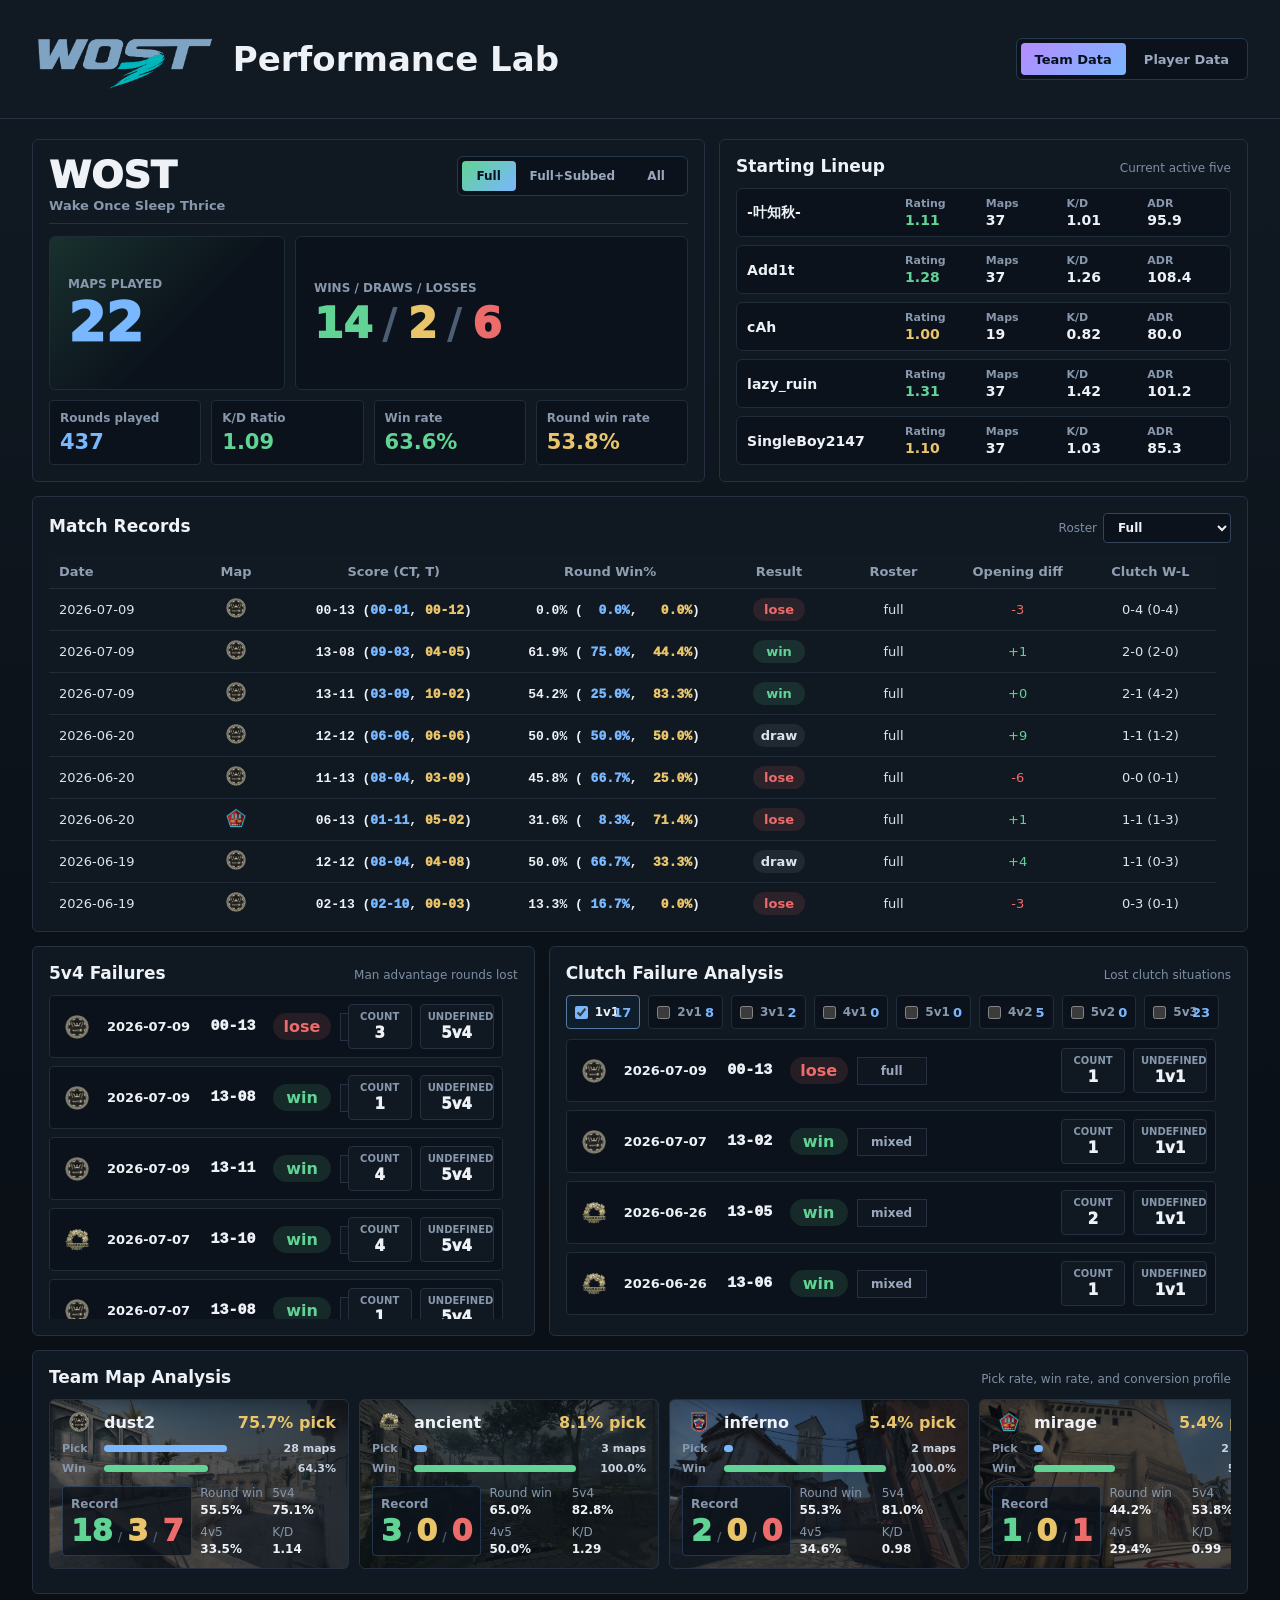
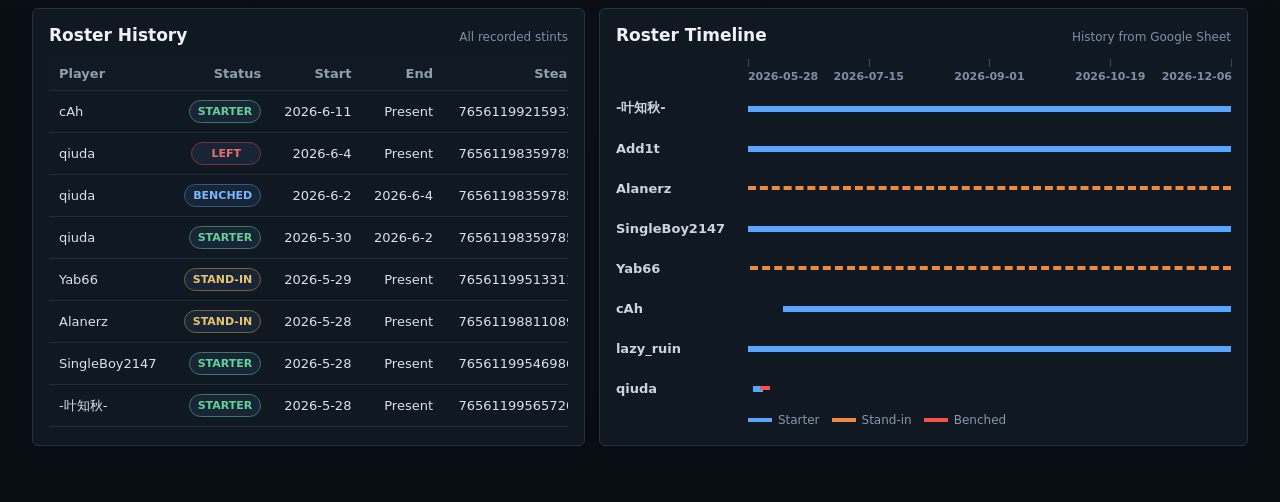
==== commit b75928d6: "Update CS2 demo data" ====
--- a/web/index.html
+++ b/web/index.html
@@ -115,7 +115,13 @@
         <section class="panel">
           <div class="panel-title">
             <h2>Match Records</h2>
-            <span>All team maps</span>
+            <label class="panel-filter">Roster
+              <select id="teamMatchRosterFilter">
+                <option value="full">Full</option>
+                <option value="full-subbed">Full+Subbed</option>
+                <option value="all">All</option>
+              </select>
+            </label>
           </div>
           <div class="table-wrap team-match-scroll">
             <table id="teamMatchesTable"></table>
--- a/web/styles.css
+++ b/web/styles.css
@@ -312,6 +312,19 @@
   font-size: 12px;
 }
 
+.panel-filter {
+  margin-left: auto;
+  color: #7e8fa5;
+  font-size: 12px;
+}
+
+.panel-filter select {
+  height: 30px;
+  min-width: 124px;
+  font-size: 12px;
+  font-weight: 800;
+}
+
 .primary-metrics {
   display: grid;
   gap: 10px;
@@ -652,6 +665,10 @@
 }
 
 .team-brand {
+  display: flex;
+  align-items: flex-start;
+  justify-content: space-between;
+  gap: 14px;
   margin-bottom: 12px;
   padding-bottom: 10px;
   border-bottom: 1px solid #253141;
@@ -670,6 +687,34 @@
   color: #8797ac;
   font-size: 13px;
   font-weight: 850;
+}
+
+.team-roster-tabs {
+  display: grid;
+  grid-template-columns: repeat(3, max-content);
+  gap: 4px;
+  width: fit-content;
+  padding: 4px;
+  background: #0b121b;
+  border: 1px solid #26384c;
+  border-radius: 6px;
+}
+
+.team-roster-tab {
+  height: 30px;
+  min-width: 54px;
+  padding: 0 10px;
+  border: 0;
+  border-radius: 4px;
+  background: transparent;
+  color: #9aa8bd;
+  font-size: 12px;
+  font-weight: 850;
+}
+
+.team-roster-tab.active {
+  background: linear-gradient(135deg, #61d394, #79b7ff);
+  color: #07111c;
 }
 
 .team-showcase {
@@ -1411,11 +1456,31 @@
   display: grid;
   grid-template-columns: minmax(340px, 0.72fr) minmax(560px, 1.28fr);
   gap: 14px;
+  align-items: stretch;
+}
+
+.split > .panel {
+  display: flex;
+  flex-direction: column;
+  min-height: 0;
+  margin-bottom: 0;
+}
+
+.split .table-wrap {
+  flex: 1;
+  min-height: 0;
 }
 
 .maps-grid {
   display: grid;
+  flex: 1;
   gap: 10px;
+  height: 450px;
+  max-height: 450px;
+  min-height: 0;
+  overflow-y: auto;
+  margin-top: 8px;
+  scrollbar-gutter: stable;
 }
 
 .map-card {
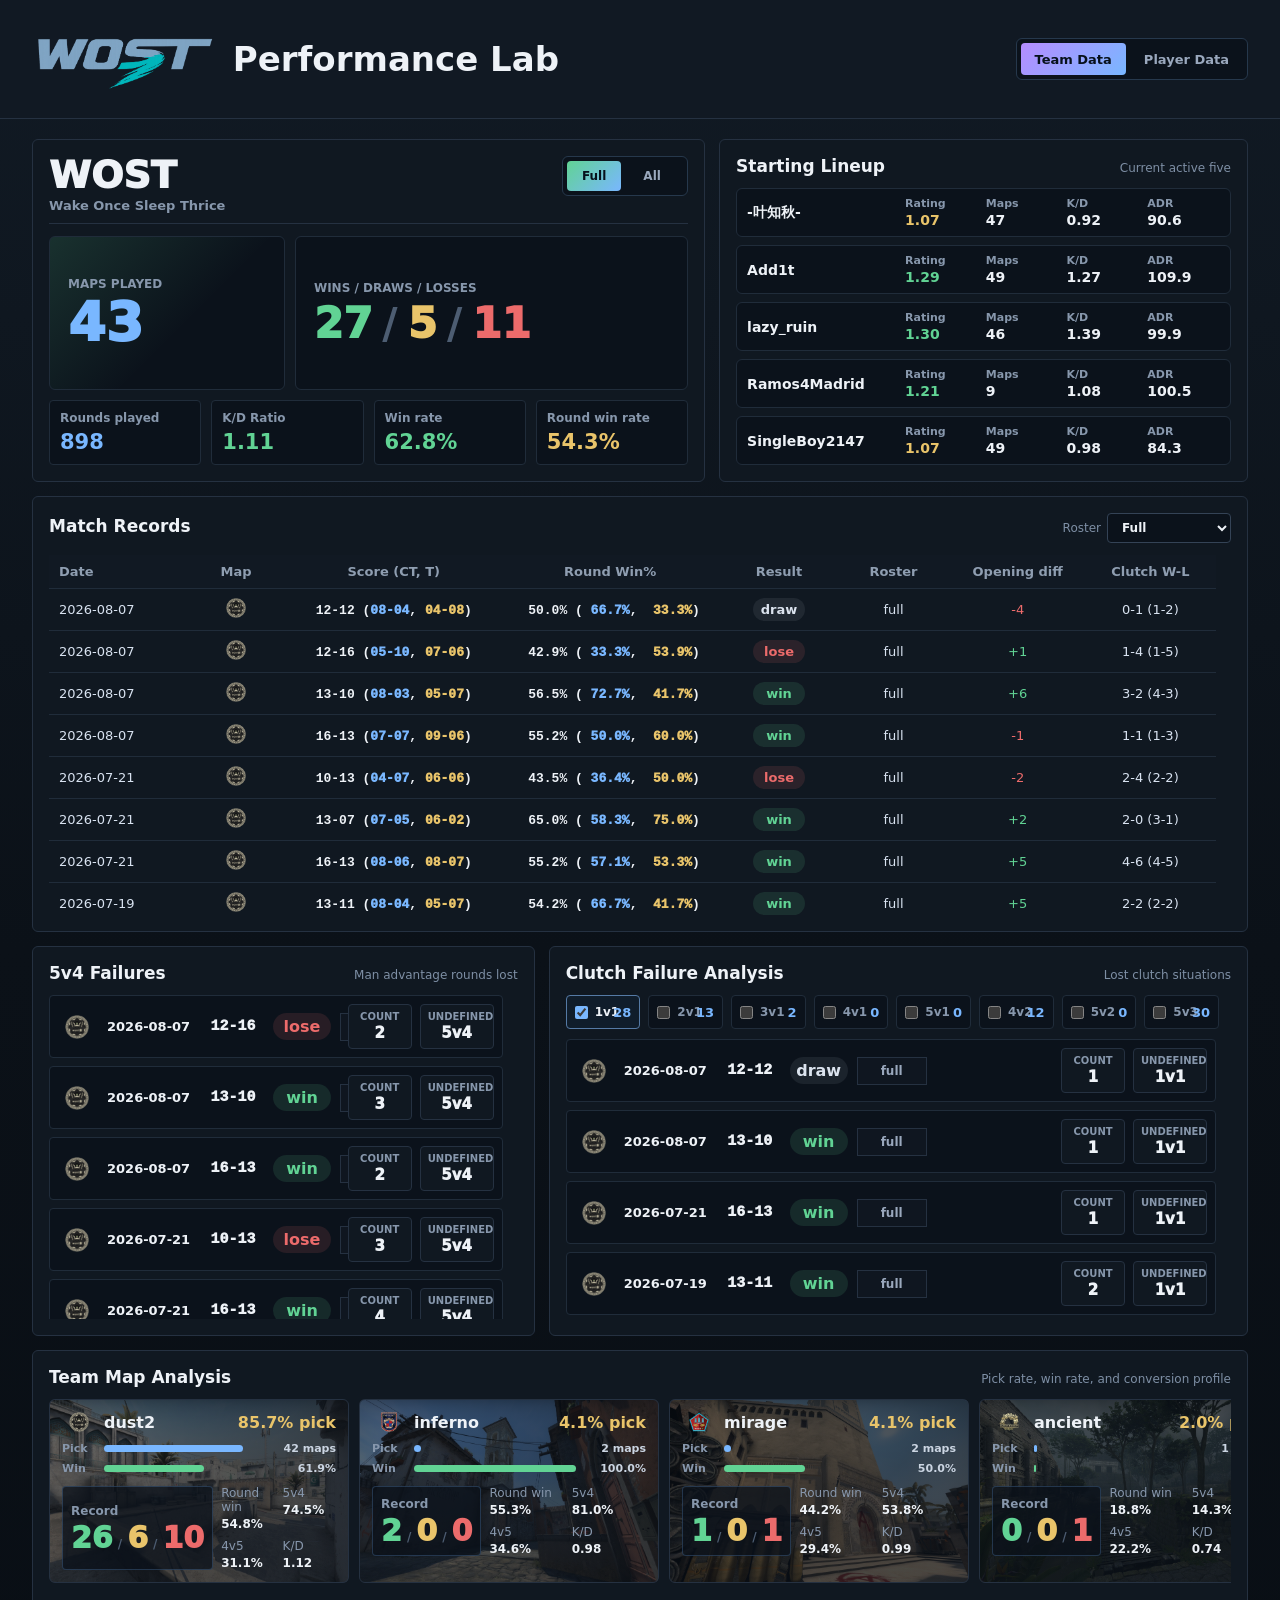
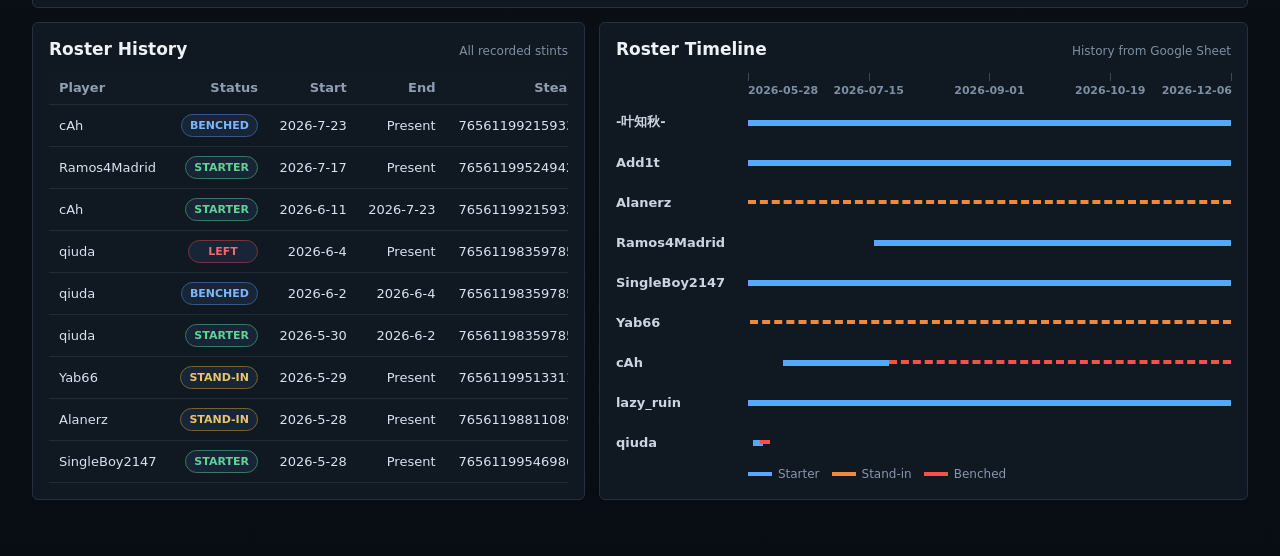
==== commit a386954b: "Update CS2 demo data" ====
--- a/web/index.html
+++ b/web/index.html
@@ -118,7 +118,6 @@
             <label class="panel-filter">Roster
               <select id="teamMatchRosterFilter">
                 <option value="full">Full</option>
-                <option value="full-subbed">Full+Subbed</option>
                 <option value="all">All</option>
               </select>
             </label>
